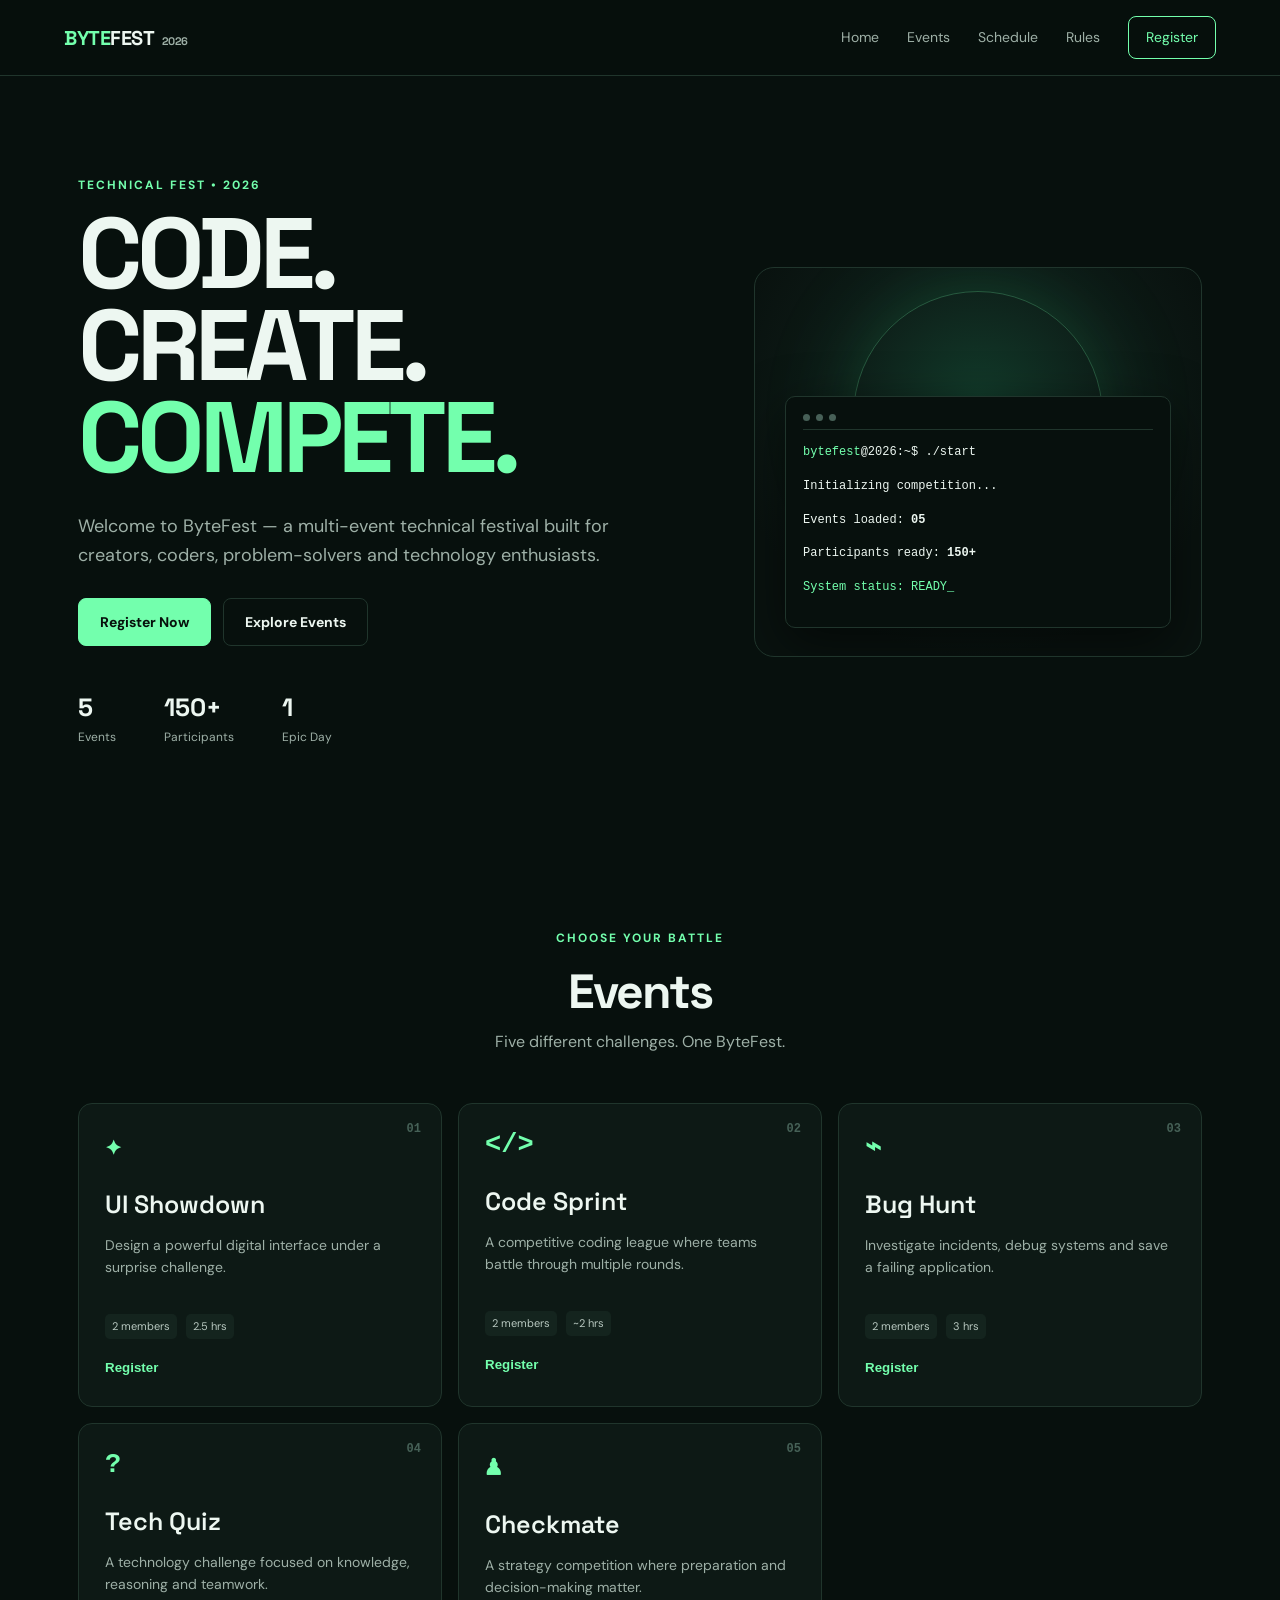
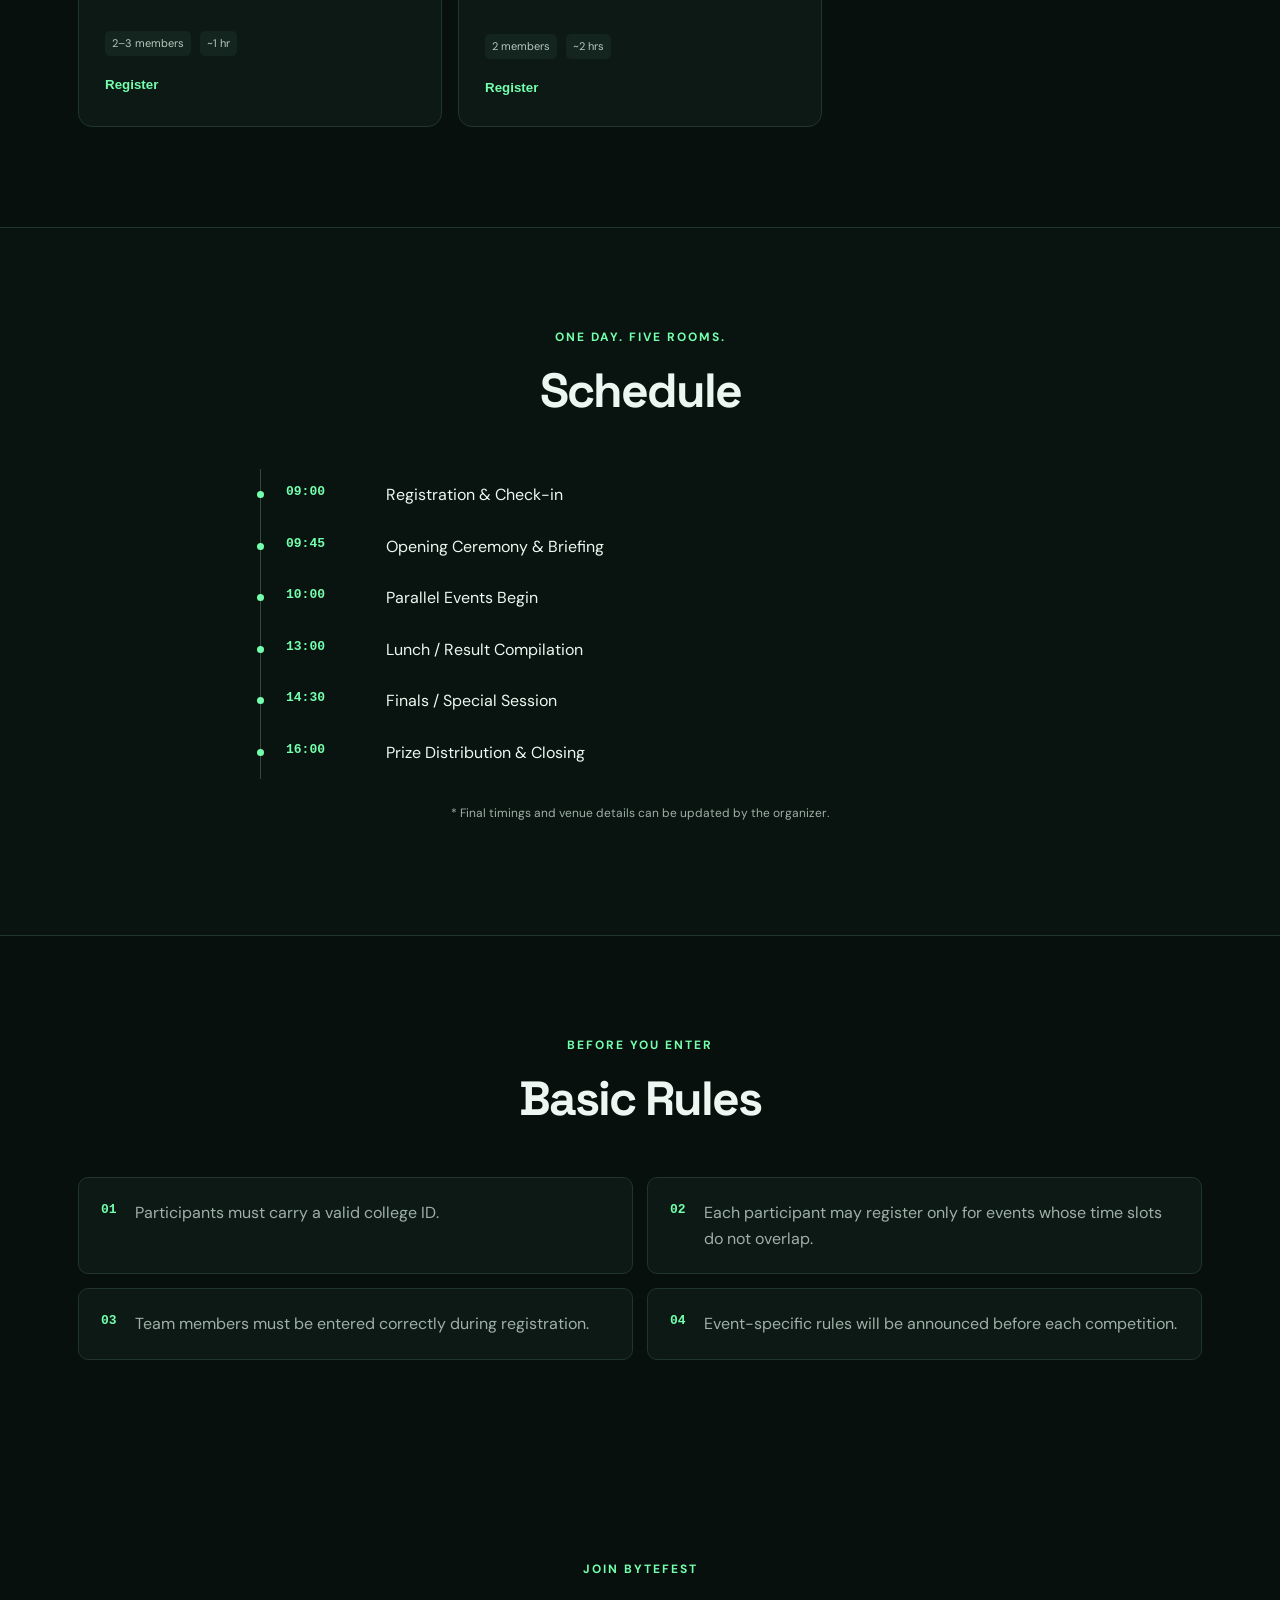
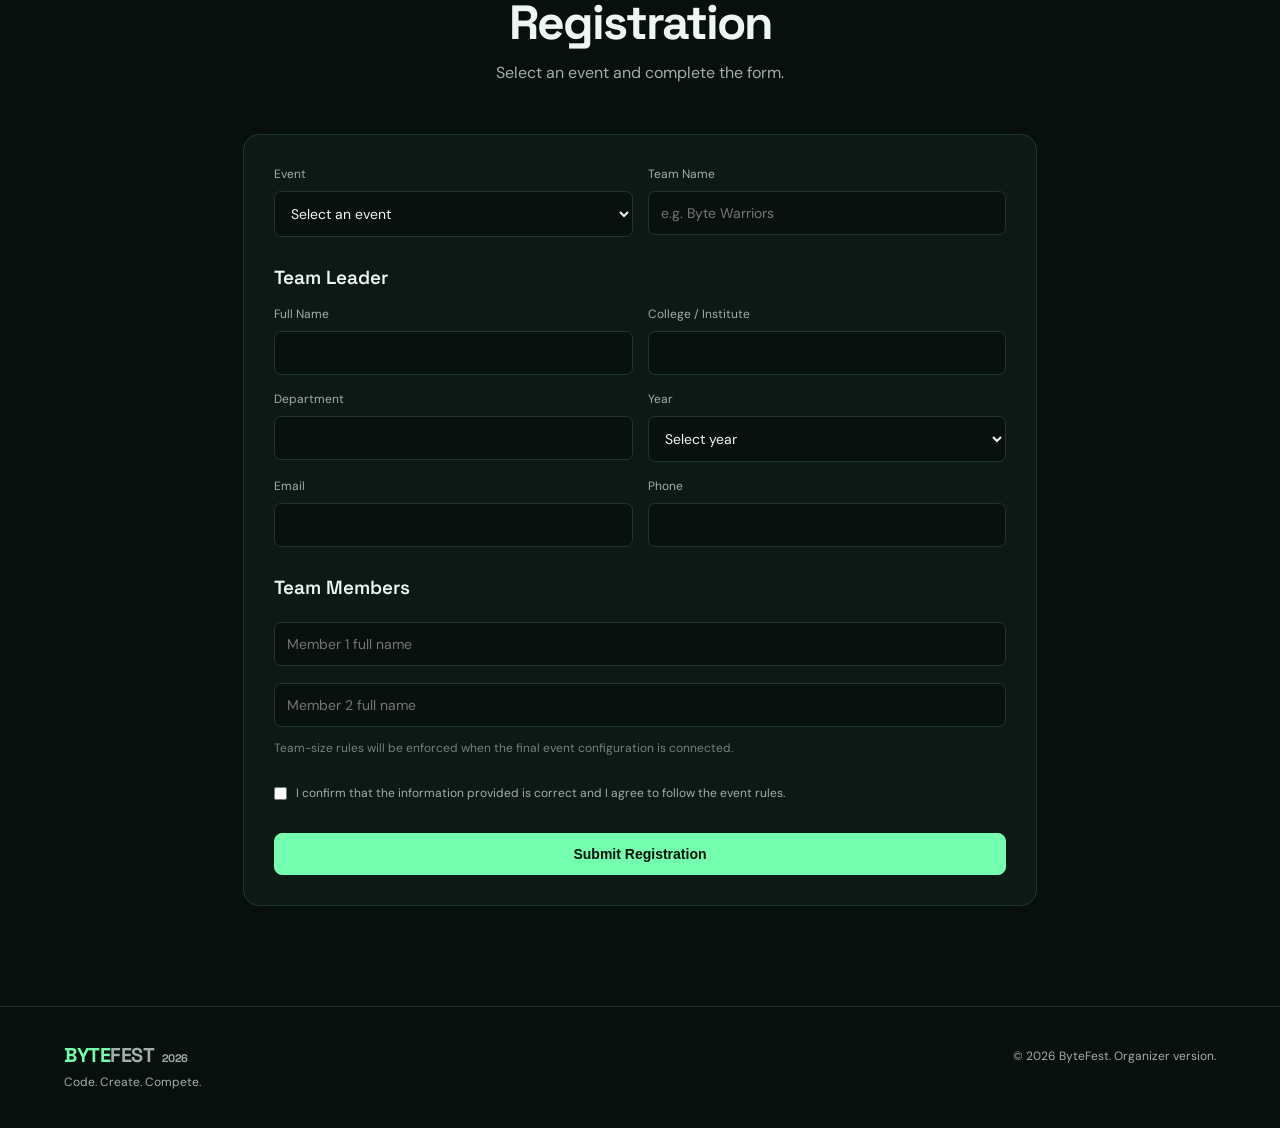
==== index.html @ f3204545 "Add files via upload" ====
<!DOCTYPE html>
<html lang="en">
<head>
  <meta charset="UTF-8">
  <meta name="viewport" content="width=device-width, initial-scale=1.0">
  <title>ByteFest 2026 | Registration</title>
  <link rel="stylesheet" href="style.css">
</head>
<body>
  <header class="navbar">
    <a class="brand" href="#home"><span>BYTE</span>FEST <small>2026</small></a>
    <nav>
      <a href="#home">Home</a>
      <a href="#events">Events</a>
      <a href="#schedule">Schedule</a>
      <a href="#rules">Rules</a>
      <a class="nav-btn" href="#register">Register</a>
    </nav>
  </header>

  <main>
    <section id="home" class="hero">
      <div class="hero-content">
        <p class="eyebrow">TECHNICAL FEST • 2026</p>
        <h1>CODE. CREATE.<br><span>COMPETE.</span></h1>
        <p class="hero-text">Welcome to ByteFest — a multi-event technical festival built for creators, coders, problem-solvers and technology enthusiasts.</p>
        <div class="hero-actions">
          <a class="btn primary" href="#register">Register Now</a>
          <a class="btn ghost" href="#events">Explore Events</a>
        </div>
        <div class="stats">
          <div><strong>5</strong><span>Events</span></div>
          <div><strong>150+</strong><span>Participants</span></div>
          <div><strong>1</strong><span>Epic Day</span></div>
        </div>
      </div>
      <div class="hero-card">
        <div class="orb"></div>
        <div class="terminal">
          <div class="terminal-top"><i></i><i></i><i></i></div>
          <p><span class="green">bytefest</span>@2026:~$ ./start</p>
          <p>Initializing competition...</p>
          <p>Events loaded: <b>05</b></p>
          <p>Participants ready: <b>150+</b></p>
          <p class="green">System status: READY_</p>
        </div>
      </div>
    </section>

    <section id="events" class="section">
      <div class="section-heading">
        <p class="eyebrow">CHOOSE YOUR BATTLE</p>
        <h2>Events</h2>
        <p>Five different challenges. One ByteFest.</p>
      </div>
      <div class="event-grid">
        <article class="event-card">
          <span class="event-number">01</span>
          <div class="event-icon">✦</div>
          <h3>UI Showdown</h3>
          <p>Design a powerful digital interface under a surprise challenge.</p>
          <div class="meta"><span>2 members</span><span>2.5 hrs</span></div>
          <button class="select-event" data-event="UI Showdown">Register</button>
        </article>
        <article class="event-card">
          <span class="event-number">02</span>
          <div class="event-icon">&lt;/&gt;</div>
          <h3>Code Sprint</h3>
          <p>A competitive coding league where teams battle through multiple rounds.</p>
          <div class="meta"><span>2 members</span><span>~2 hrs</span></div>
          <button class="select-event" data-event="Code Sprint">Register</button>
        </article>
        <article class="event-card">
          <span class="event-number">03</span>
          <div class="event-icon">⌁</div>
          <h3>Bug Hunt</h3>
          <p>Investigate incidents, debug systems and save a failing application.</p>
          <div class="meta"><span>2 members</span><span>3 hrs</span></div>
          <button class="select-event" data-event="Bug Hunt">Register</button>
        </article>
        <article class="event-card">
          <span class="event-number">04</span>
          <div class="event-icon">?</div>
          <h3>Tech Quiz</h3>
          <p>A technology challenge focused on knowledge, reasoning and teamwork.</p>
          <div class="meta"><span>2–3 members</span><span>~1 hr</span></div>
          <button class="select-event" data-event="Tech Quiz">Register</button>
        </article>
        <article class="event-card">
          <span class="event-number">05</span>
          <div class="event-icon">♟</div>
          <h3>Checkmate</h3>
          <p>A strategy competition where preparation and decision-making matter.</p>
          <div class="meta"><span>2 members</span><span>~2 hrs</span></div>
          <button class="select-event" data-event="Checkmate">Register</button>
        </article>
      </div>
    </section>

    <section id="schedule" class="section dark-section">
      <div class="section-heading">
        <p class="eyebrow">ONE DAY. FIVE ROOMS.</p>
        <h2>Schedule</h2>
      </div>
      <div class="timeline">
        <div><b>09:00</b><span>Registration & Check-in</span></div>
        <div><b>09:45</b><span>Opening Ceremony & Briefing</span></div>
        <div><b>10:00</b><span>Parallel Events Begin</span></div>
        <div><b>13:00</b><span>Lunch / Result Compilation</span></div>
        <div><b>14:30</b><span>Finals / Special Session</span></div>
        <div><b>16:00</b><span>Prize Distribution & Closing</span></div>
      </div>
      <p class="note">* Final timings and venue details can be updated by the organizer.</p>
    </section>

    <section id="rules" class="section">
      <div class="section-heading">
        <p class="eyebrow">BEFORE YOU ENTER</p>
        <h2>Basic Rules</h2>
      </div>
      <div class="rules-grid">
        <div><b>01</b><p>Participants must carry a valid college ID.</p></div>
        <div><b>02</b><p>Each participant may register only for events whose time slots do not overlap.</p></div>
        <div><b>03</b><p>Team members must be entered correctly during registration.</p></div>
        <div><b>04</b><p>Event-specific rules will be announced before each competition.</p></div>
      </div>
    </section>

    <section id="register" class="section register-section">
      <div class="section-heading">
        <p class="eyebrow">JOIN BYTEFEST</p>
        <h2>Registration</h2>
        <p>Select an event and complete the form.</p>
      </div>

      <form id="registrationForm" class="registration-form">
        <div class="form-row">
          <label>Event
            <select id="event" name="event" required>
              <option value="">Select an event</option>
              <option>UI Showdown</option>
              <option>Code Sprint</option>
              <option>Bug Hunt</option>
              <option>Tech Quiz</option>
              <option>Checkmate</option>
            </select>
          </label>
          <label>Team Name
            <input id="teamName" name="teamName" type="text" placeholder="e.g. Byte Warriors" required>
          </label>
        </div>

        <h3>Team Leader</h3>
        <div class="form-row">
          <label>Full Name<input name="leaderName" type="text" required></label>
          <label>College / Institute<input name="college" type="text" required></label>
        </div>
        <div class="form-row">
          <label>Department<input name="department" type="text" required></label>
          <label>Year
            <select name="year" required>
              <option value="">Select year</option><option>1st Year</option><option>2nd Year</option><option>3rd Year</option><option>4th Year</option><option>Other</option>
            </select>
          </label>
        </div>
        <div class="form-row">
          <label>Email<input name="email" type="email" required></label>
          <label>Phone<input name="phone" type="tel" required></label>
        </div>

        <h3>Team Members</h3>
        <div id="memberFields" class="members">
          <div class="member-row"><input name="member1" type="text" placeholder="Member 1 full name"></div>
          <div class="member-row"><input name="member2" type="text" placeholder="Member 2 full name"></div>
        </div>
        <p class="form-help">Team-size rules will be enforced when the final event configuration is connected.</p>

        <label class="check"><input type="checkbox" required> I confirm that the information provided is correct and I agree to follow the event rules.</label>
        <button class="btn primary submit-btn" type="submit">Submit Registration</button>
      </form>

      <div id="success" class="success-box hidden">
        <p class="eyebrow">REGISTRATION COMPLETE</p>
        <h3>You're in. 🎉</h3>
        <p>Your registration ID is:</p>
        <strong id="regId"></strong>
        <p class="small">This demo currently stores the registration in your browser. A database/admin dashboard can be connected in the next step.</p>
        <button id="newRegistration" class="btn ghost">Register Another Team</button>
      </div>
    </section>
  </main>

  <footer>
    <div><a class="brand" href="#home"><span>BYTE</span>FEST <small>2026</small></a><p>Code. Create. Compete.</p></div>
    <p>© 2026 ByteFest. Organizer version.</p>
  </footer>

  <script src="script.js"></script>
</body>
</html>
---- style.css ----
@import url('https://fonts.googleapis.com/css2?family=DM+Sans:wght@400;500;600;700&family=Space+Grotesk:wght@500;600;700&display=swap');

:root{--bg:#07100d;--panel:#0d1915;--panel2:#111f1a;--text:#edf7f1;--muted:#9eb0a7;--green:#73ffad;--green2:#27d980;--line:#20352c;--max:1180px}
*{box-sizing:border-box}html{scroll-behavior:smooth}body{margin:0;background:var(--bg);color:var(--text);font-family:"DM Sans",sans-serif;line-height:1.6}
a{text-decoration:none;color:inherit}.navbar{height:76px;display:flex;align-items:center;justify-content:space-between;padding:0 5%;border-bottom:1px solid var(--line);position:sticky;top:0;background:rgba(7,16,13,.9);backdrop-filter:blur(14px);z-index:20}.brand{font:700 20px "Space Grotesk";letter-spacing:-.5px}.brand span{color:var(--green)}.brand small{color:var(--muted);font-size:11px;margin-left:4px}nav{display:flex;gap:28px;align-items:center;font-size:14px;color:var(--muted)}nav a:hover{color:var(--green)}.nav-btn{border:1px solid var(--green);padding:9px 17px;border-radius:8px;color:var(--green)}
.hero{max-width:var(--max);margin:auto;min-height:650px;padding:100px 28px 80px;display:grid;grid-template-columns:1.15fr .85fr;gap:70px;align-items:center}.eyebrow{font-size:12px;letter-spacing:2px;color:var(--green);font-weight:700;margin:0 0 13px}.hero h1{font:700 clamp(55px,8vw,100px)/.92 "Space Grotesk";letter-spacing:-5px;margin:0}.hero h1 span{color:var(--green)}.hero-text{max-width:620px;color:var(--muted);font-size:18px;margin:28px 0}.hero-actions{display:flex;gap:12px;margin-bottom:45px}.btn{display:inline-block;border-radius:8px;padding:12px 21px;font-weight:700;font-size:14px;cursor:pointer}.primary{background:var(--green);color:#06100b;border:1px solid var(--green)}.primary:hover{background:#a0ffc7}.ghost{border:1px solid var(--line);background:transparent;color:var(--text)}.ghost:hover{border-color:var(--green);color:var(--green)}.stats{display:flex;gap:48px}.stats strong{display:block;font:700 25px "Space Grotesk"}.stats span{font-size:12px;color:var(--muted)}
.hero-card{height:390px;border:1px solid var(--line);border-radius:20px;background:radial-gradient(circle at 50% 35%,#123c2b 0,#0d1a16 45%,#09120f 75%);position:relative;overflow:hidden}.orb{width:250px;height:250px;border-radius:50%;position:absolute;left:50%;top:38%;transform:translate(-50%,-50%);border:1px solid rgba(115,255,173,.25);box-shadow:0 0 100px rgba(39,217,128,.15)}.terminal{position:absolute;left:30px;right:30px;bottom:28px;background:#07100d;border:1px solid var(--line);border-radius:10px;padding:17px;font:12px/1.8 monospace;box-shadow:0 15px 50px #0008}.terminal-top{display:flex;gap:6px;border-bottom:1px solid var(--line);padding-bottom:8px;margin-bottom:8px}.terminal-top i{width:7px;height:7px;border-radius:50%;background:#476057}.green{color:var(--green)}

.section{max-width:var(--max);margin:auto;padding:100px 28px}.dark-section{max-width:none;background:#09130f;border-top:1px solid var(--line);border-bottom:1px solid var(--line);padding-left:max(28px,calc((100% - 1124px)/2));padding-right:max(28px,calc((100% - 1124px)/2))}.section-heading{text-align:center;margin-bottom:48px}.section-heading h2{font:700 48px "Space Grotesk";margin:0 0 7px;letter-spacing:-2px}.section-heading>p:last-child{color:var(--muted);margin:0}.event-grid{display:grid;grid-template-columns:repeat(3,1fr);gap:16px}.event-card{background:var(--panel);border:1px solid var(--line);border-radius:14px;padding:26px;position:relative;min-height:285px;transition:.2s}.event-card:hover{transform:translateY(-4px);border-color:#3b614f}.event-number{position:absolute;right:20px;top:18px;color:#466157;font:600 12px monospace}.event-icon{font:700 27px monospace;color:var(--green);margin-bottom:25px}.event-card h3{font:600 25px "Space Grotesk";margin:0 0 9px}.event-card p{color:var(--muted);font-size:14px;min-height:65px}.meta{display:flex;gap:9px;margin:15px 0}.meta span{font-size:11px;color:#b8c8c0;background:#14241e;border-radius:5px;padding:4px 7px}.select-event{border:0;background:none;color:var(--green);font-weight:700;padding:0;cursor:pointer}
.timeline{max-width:760px;margin:auto;border-left:1px solid #2e4b3e}.timeline div{display:grid;grid-template-columns:100px 1fr;padding:13px 0 13px 25px;position:relative}.timeline div:before{content:"";width:7px;height:7px;border-radius:50%;background:var(--green);position:absolute;left:-4px;top:22px}.timeline b{color:var(--green);font-family:monospace}.timeline span{color:var(--text)}.note{color:var(--muted);font-size:12px;text-align:center;margin-top:25px}
.rules-grid{display:grid;grid-template-columns:repeat(2,1fr);gap:14px}.rules-grid div{display:flex;gap:18px;background:var(--panel);border:1px solid var(--line);padding:22px;border-radius:10px}.rules-grid b{color:var(--green);font-family:monospace}.rules-grid p{margin:0;color:var(--muted)}
.register-section{max-width:850px}.registration-form{background:var(--panel);border:1px solid var(--line);border-radius:16px;padding:30px}.registration-form h3{font:600 19px "Space Grotesk";margin:28px 0 15px}.form-row{display:grid;grid-template-columns:1fr 1fr;gap:15px;margin-bottom:15px}label{font-size:12px;color:var(--muted);display:block}input,select{display:block;width:100%;margin-top:7px;background:#08110e;border:1px solid var(--line);border-radius:7px;padding:12px;color:var(--text);outline:none;font:14px "DM Sans"}input:focus,select:focus{border-color:var(--green)}.members{display:grid;gap:10px}.form-help{font-size:12px;color:#71837a}.check{display:flex;align-items:flex-start;gap:9px;margin:25px 0}.check input{width:auto;margin:3px 0}.submit-btn{width:100%;margin-top:5px}.success-box{background:var(--panel);border:1px solid var(--green);border-radius:16px;padding:40px;text-align:center}.success-box h3{font:600 32px "Space Grotesk";margin:5px}.success-box strong{display:block;color:var(--green);font:700 28px monospace;margin:12px}.small{font-size:12px;color:var(--muted)}.hidden{display:none!important}
footer{border-top:1px solid var(--line);max-width:none;padding:35px 5%;display:flex;justify-content:space-between;color:var(--muted);font-size:12px}footer p{margin:5px 0}

@media(max-width:850px){nav a:not(.nav-btn){display:none}.hero{grid-template-columns:1fr;padding-top:65px}.hero-card{display:none}.event-grid{grid-template-columns:1fr 1fr}.form-row{grid-template-columns:1fr}.rules-grid{grid-template-columns:1fr}}
@media(max-width:560px){.event-grid{grid-template-columns:1fr}.stats{gap:25px}.hero h1{letter-spacing:-3px}.section{padding:70px 18px}.navbar{padding:0 18px}footer{display:block}}
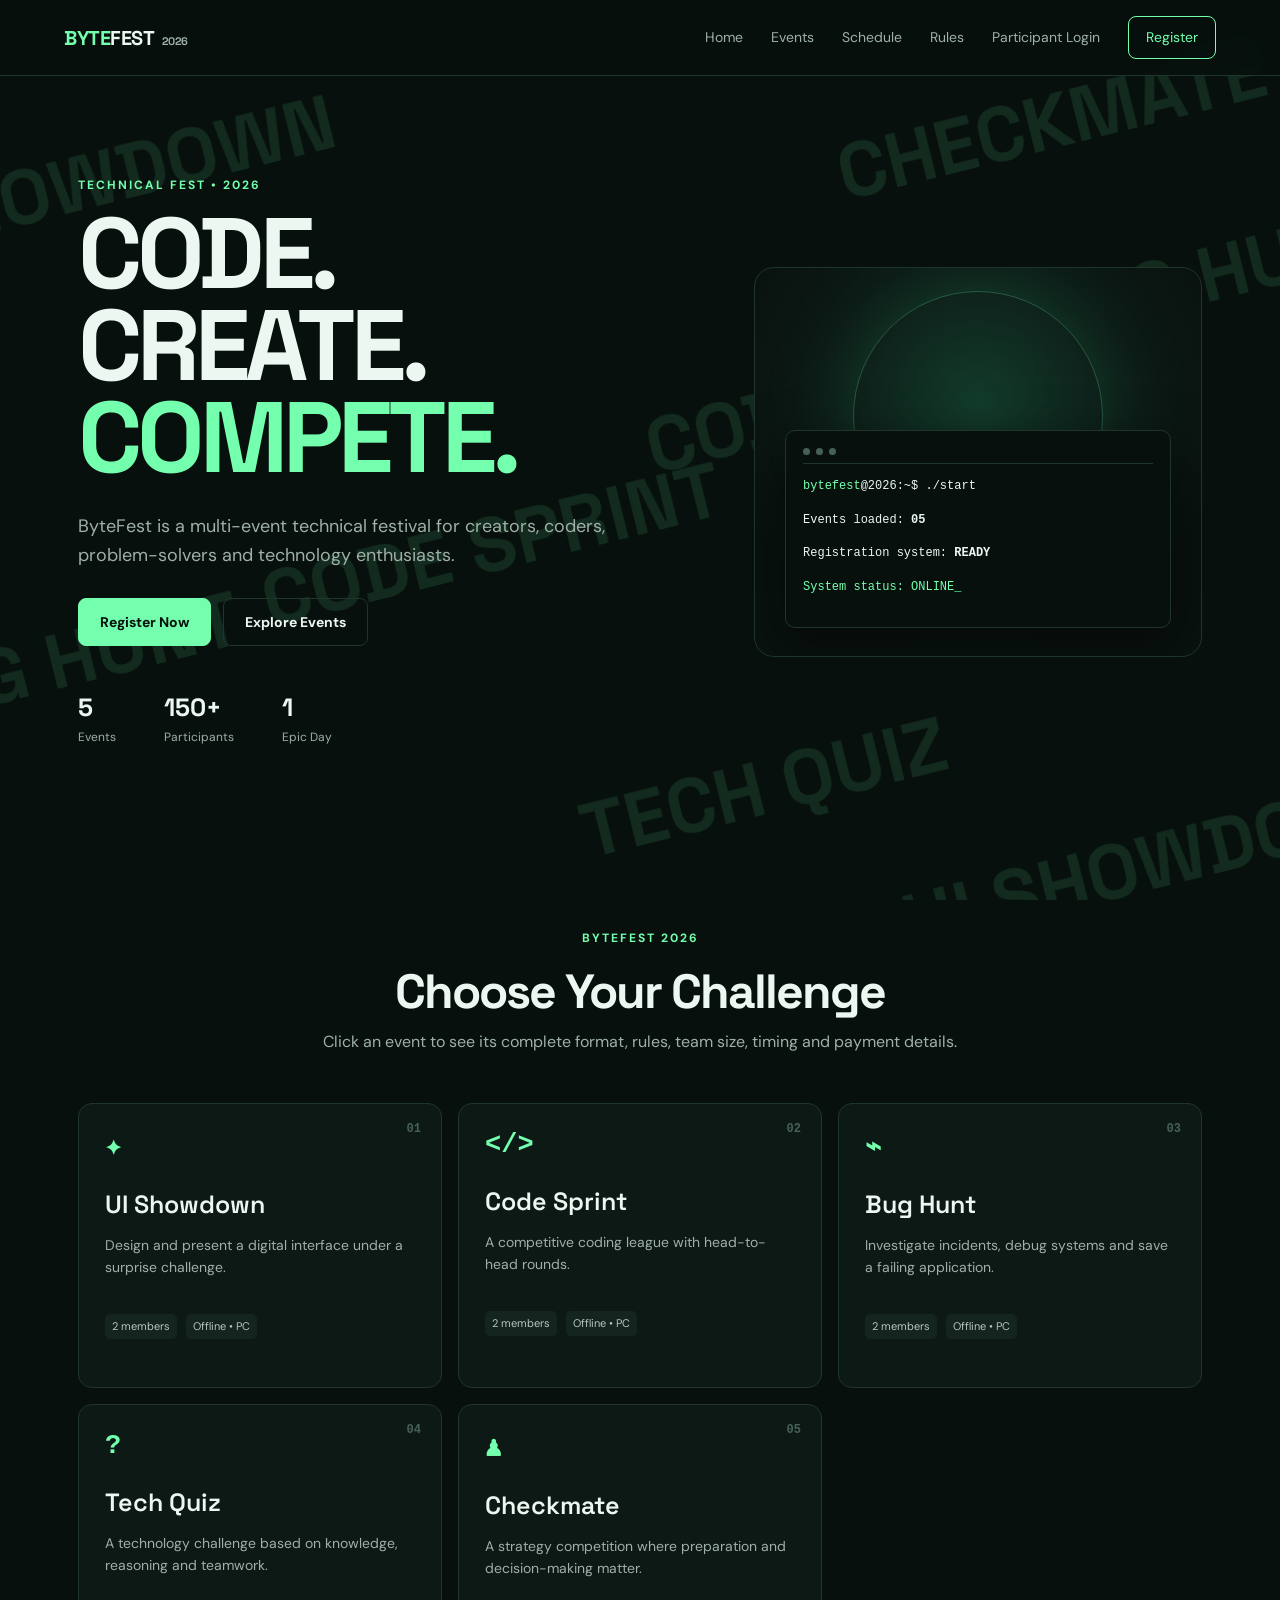
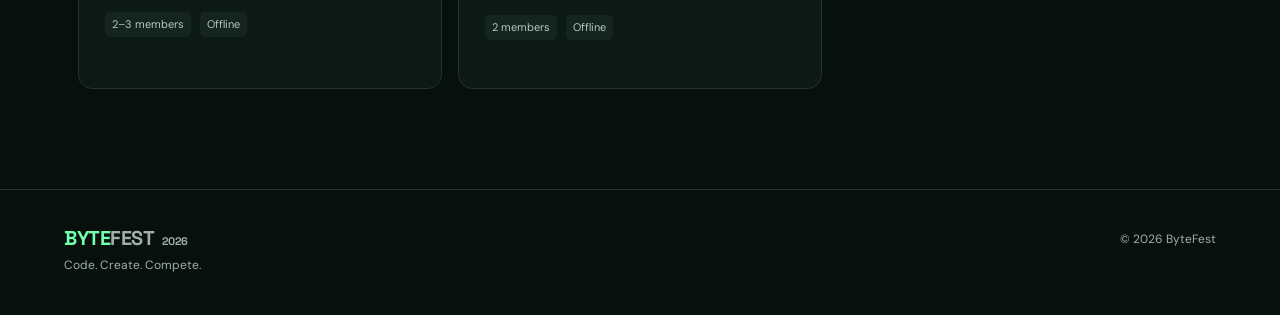
==== commit 9995bf82: "Add files via upload" ====
--- a/index.html
+++ b/index.html
@@ -1,200 +1,30 @@
 <!DOCTYPE html>
 <html lang="en">
 <head>
-  <meta charset="UTF-8">
-  <meta name="viewport" content="width=device-width, initial-scale=1.0">
-  <title>ByteFest 2026 | Registration</title>
-  <link rel="stylesheet" href="style.css">
+<meta charset="UTF-8"><meta name="viewport" content="width=device-width,initial-scale=1">
+<title>ByteFest 2026</title><link rel="stylesheet" href="style.css">
 </head>
 <body>
-  <header class="navbar">
-    <a class="brand" href="#home"><span>BYTE</span>FEST <small>2026</small></a>
-    <nav>
-      <a href="#home">Home</a>
-      <a href="#events">Events</a>
-      <a href="#schedule">Schedule</a>
-      <a href="#rules">Rules</a>
-      <a class="nav-btn" href="#register">Register</a>
-    </nav>
-  </header>
-
-  <main>
-    <section id="home" class="hero">
-      <div class="hero-content">
-        <p class="eyebrow">TECHNICAL FEST • 2026</p>
-        <h1>CODE. CREATE.<br><span>COMPETE.</span></h1>
-        <p class="hero-text">Welcome to ByteFest — a multi-event technical festival built for creators, coders, problem-solvers and technology enthusiasts.</p>
-        <div class="hero-actions">
-          <a class="btn primary" href="#register">Register Now</a>
-          <a class="btn ghost" href="#events">Explore Events</a>
-        </div>
-        <div class="stats">
-          <div><strong>5</strong><span>Events</span></div>
-          <div><strong>150+</strong><span>Participants</span></div>
-          <div><strong>1</strong><span>Epic Day</span></div>
-        </div>
-      </div>
-      <div class="hero-card">
-        <div class="orb"></div>
-        <div class="terminal">
-          <div class="terminal-top"><i></i><i></i><i></i></div>
-          <p><span class="green">bytefest</span>@2026:~$ ./start</p>
-          <p>Initializing competition...</p>
-          <p>Events loaded: <b>05</b></p>
-          <p>Participants ready: <b>150+</b></p>
-          <p class="green">System status: READY_</p>
-        </div>
-      </div>
-    </section>
-
-    <section id="events" class="section">
-      <div class="section-heading">
-        <p class="eyebrow">CHOOSE YOUR BATTLE</p>
-        <h2>Events</h2>
-        <p>Five different challenges. One ByteFest.</p>
-      </div>
-      <div class="event-grid">
-        <article class="event-card">
-          <span class="event-number">01</span>
-          <div class="event-icon">✦</div>
-          <h3>UI Showdown</h3>
-          <p>Design a powerful digital interface under a surprise challenge.</p>
-          <div class="meta"><span>2 members</span><span>2.5 hrs</span></div>
-          <button class="select-event" data-event="UI Showdown">Register</button>
-        </article>
-        <article class="event-card">
-          <span class="event-number">02</span>
-          <div class="event-icon">&lt;/&gt;</div>
-          <h3>Code Sprint</h3>
-          <p>A competitive coding league where teams battle through multiple rounds.</p>
-          <div class="meta"><span>2 members</span><span>~2 hrs</span></div>
-          <button class="select-event" data-event="Code Sprint">Register</button>
-        </article>
-        <article class="event-card">
-          <span class="event-number">03</span>
-          <div class="event-icon">⌁</div>
-          <h3>Bug Hunt</h3>
-          <p>Investigate incidents, debug systems and save a failing application.</p>
-          <div class="meta"><span>2 members</span><span>3 hrs</span></div>
-          <button class="select-event" data-event="Bug Hunt">Register</button>
-        </article>
-        <article class="event-card">
-          <span class="event-number">04</span>
-          <div class="event-icon">?</div>
-          <h3>Tech Quiz</h3>
-          <p>A technology challenge focused on knowledge, reasoning and teamwork.</p>
-          <div class="meta"><span>2–3 members</span><span>~1 hr</span></div>
-          <button class="select-event" data-event="Tech Quiz">Register</button>
-        </article>
-        <article class="event-card">
-          <span class="event-number">05</span>
-          <div class="event-icon">♟</div>
-          <h3>Checkmate</h3>
-          <p>A strategy competition where preparation and decision-making matter.</p>
-          <div class="meta"><span>2 members</span><span>~2 hrs</span></div>
-          <button class="select-event" data-event="Checkmate">Register</button>
-        </article>
-      </div>
-    </section>
-
-    <section id="schedule" class="section dark-section">
-      <div class="section-heading">
-        <p class="eyebrow">ONE DAY. FIVE ROOMS.</p>
-        <h2>Schedule</h2>
-      </div>
-      <div class="timeline">
-        <div><b>09:00</b><span>Registration & Check-in</span></div>
-        <div><b>09:45</b><span>Opening Ceremony & Briefing</span></div>
-        <div><b>10:00</b><span>Parallel Events Begin</span></div>
-        <div><b>13:00</b><span>Lunch / Result Compilation</span></div>
-        <div><b>14:30</b><span>Finals / Special Session</span></div>
-        <div><b>16:00</b><span>Prize Distribution & Closing</span></div>
-      </div>
-      <p class="note">* Final timings and venue details can be updated by the organizer.</p>
-    </section>
-
-    <section id="rules" class="section">
-      <div class="section-heading">
-        <p class="eyebrow">BEFORE YOU ENTER</p>
-        <h2>Basic Rules</h2>
-      </div>
-      <div class="rules-grid">
-        <div><b>01</b><p>Participants must carry a valid college ID.</p></div>
-        <div><b>02</b><p>Each participant may register only for events whose time slots do not overlap.</p></div>
-        <div><b>03</b><p>Team members must be entered correctly during registration.</p></div>
-        <div><b>04</b><p>Event-specific rules will be announced before each competition.</p></div>
-      </div>
-    </section>
-
-    <section id="register" class="section register-section">
-      <div class="section-heading">
-        <p class="eyebrow">JOIN BYTEFEST</p>
-        <h2>Registration</h2>
-        <p>Select an event and complete the form.</p>
-      </div>
-
-      <form id="registrationForm" class="registration-form">
-        <div class="form-row">
-          <label>Event
-            <select id="event" name="event" required>
-              <option value="">Select an event</option>
-              <option>UI Showdown</option>
-              <option>Code Sprint</option>
-              <option>Bug Hunt</option>
-              <option>Tech Quiz</option>
-              <option>Checkmate</option>
-            </select>
-          </label>
-          <label>Team Name
-            <input id="teamName" name="teamName" type="text" placeholder="e.g. Byte Warriors" required>
-          </label>
-        </div>
-
-        <h3>Team Leader</h3>
-        <div class="form-row">
-          <label>Full Name<input name="leaderName" type="text" required></label>
-          <label>College / Institute<input name="college" type="text" required></label>
-        </div>
-        <div class="form-row">
-          <label>Department<input name="department" type="text" required></label>
-          <label>Year
-            <select name="year" required>
-              <option value="">Select year</option><option>1st Year</option><option>2nd Year</option><option>3rd Year</option><option>4th Year</option><option>Other</option>
-            </select>
-          </label>
-        </div>
-        <div class="form-row">
-          <label>Email<input name="email" type="email" required></label>
-          <label>Phone<input name="phone" type="tel" required></label>
-        </div>
-
-        <h3>Team Members</h3>
-        <div id="memberFields" class="members">
-          <div class="member-row"><input name="member1" type="text" placeholder="Member 1 full name"></div>
-          <div class="member-row"><input name="member2" type="text" placeholder="Member 2 full name"></div>
-        </div>
-        <p class="form-help">Team-size rules will be enforced when the final event configuration is connected.</p>
-
-        <label class="check"><input type="checkbox" required> I confirm that the information provided is correct and I agree to follow the event rules.</label>
-        <button class="btn primary submit-btn" type="submit">Submit Registration</button>
-      </form>
-
-      <div id="success" class="success-box hidden">
-        <p class="eyebrow">REGISTRATION COMPLETE</p>
-        <h3>You're in. 🎉</h3>
-        <p>Your registration ID is:</p>
-        <strong id="regId"></strong>
-        <p class="small">This demo currently stores the registration in your browser. A database/admin dashboard can be connected in the next step.</p>
-        <button id="newRegistration" class="btn ghost">Register Another Team</button>
-      </div>
-    </section>
-  </main>
-
-  <footer>
-    <div><a class="brand" href="#home"><span>BYTE</span>FEST <small>2026</small></a><p>Code. Create. Compete.</p></div>
-    <p>© 2026 ByteFest. Organizer version.</p>
-  </footer>
-
-  <script src="script.js"></script>
-</body>
-</html>
+<div class="floating-events" aria-hidden="true">
+  <span>UI SHOWDOWN</span><span>CODE SPRINT</span><span>BUG HUNT</span><span>TECH QUIZ</span><span>CHECKMATE</span>
+  <span>CODE SPRINT</span><span>BUG HUNT</span><span>UI SHOWDOWN</span>
+</div>
+<header class="navbar"><a class="brand" href="index.html"><span>BYTE</span>FEST <small>2026</small></a>
+<nav><a href="index.html">Home</a><a href="events.html">Events</a><a href="schedule.html">Schedule</a><a href="rules.html">Rules</a><a href="login.html">Participant Login</a><a class="nav-btn" href="register.html">Register</a></nav></header>
+<main>
+<section class="hero"><div>
+<p class="eyebrow">TECHNICAL FEST • 2026</p><h1>CODE. CREATE.<br><span>COMPETE.</span></h1>
+<p class="hero-text">ByteFest is a multi-event technical festival for creators, coders, problem-solvers and technology enthusiasts.</p>
+<div class="hero-actions"><a class="btn primary" href="register.html">Register Now</a><a class="btn ghost" href="events.html">Explore Events</a></div>
+<div class="stats"><div><strong>5</strong><span>Events</span></div><div><strong>150+</strong><span>Participants</span></div><div><strong>1</strong><span>Epic Day</span></div></div>
+</div><div class="hero-card"><div class="orb"></div><div class="terminal"><div class="terminal-top"><i></i><i></i><i></i></div><p><span class="green">bytefest</span>@2026:~$ ./start</p><p>Events loaded: <b>05</b></p><p>Registration system: <b>READY</b></p><p class="green">System status: ONLINE_</p></div></div></section>
+<section class="section"><div class="section-heading"><p class="eyebrow">BYTEFEST 2026</p><h2>Choose Your Challenge</h2><p>Click an event to see its complete format, rules, team size, timing and payment details.</p></div>
+<div class="event-grid">
+<a class="event-card" href="event.html?event=ui"><span class="event-number">01</span><div class="event-icon">✦</div><h3>UI Showdown</h3><p>Design and present a digital interface under a surprise challenge.</p><div class="meta"><span>2 members</span><span>Offline • PC</span></div></a>
+<a class="event-card" href="event.html?event=code"><span class="event-number">02</span><div class="event-icon">&lt;/&gt;</div><h3>Code Sprint</h3><p>A competitive coding league with head-to-head rounds.</p><div class="meta"><span>2 members</span><span>Offline • PC</span></div></a>
+<a class="event-card" href="event.html?event=bug"><span class="event-number">03</span><div class="event-icon">⌁</div><h3>Bug Hunt</h3><p>Investigate incidents, debug systems and save a failing application.</p><div class="meta"><span>2 members</span><span>Offline • PC</span></div></a>
+<a class="event-card" href="event.html?event=quiz"><span class="event-number">04</span><div class="event-icon">?</div><h3>Tech Quiz</h3><p>A technology challenge based on knowledge, reasoning and teamwork.</p><div class="meta"><span>2–3 members</span><span>Offline</span></div></a>
+<a class="event-card" href="event.html?event=checkmate"><span class="event-number">05</span><div class="event-icon">♟</div><h3>Checkmate</h3><p>A strategy competition where preparation and decision-making matter.</p><div class="meta"><span>2 members</span><span>Offline</span></div></a>
+</div></section>
+</main><footer><div><a class="brand" href="index.html"><span>BYTE</span>FEST <small>2026</small></a><p>Code. Create. Compete.</p></div><p>© 2026 ByteFest</p></footer>
+</body></html>
--- a/style.css
+++ b/style.css
@@ -14,3 +14,7 @@
 
 @media(max-width:850px){nav a:not(.nav-btn){display:none}.hero{grid-template-columns:1fr;padding-top:65px}.hero-card{display:none}.event-grid{grid-template-columns:1fr 1fr}.form-row{grid-template-columns:1fr}.rules-grid{grid-template-columns:1fr}}
 @media(max-width:560px){.event-grid{grid-template-columns:1fr}.stats{gap:25px}.hero h1{letter-spacing:-3px}.section{padding:70px 18px}.navbar{padding:0 18px}footer{display:block}}
+
+.floating-events{position:fixed;inset:0;overflow:hidden;pointer-events:none;z-index:-1;opacity:.11;perspective:800px}.floating-events span{position:absolute;white-space:nowrap;color:var(--green);font:700 clamp(35px,6vw,90px) "Space Grotesk";transform:rotate(-14deg) translateZ(0);animation:float 18s linear infinite}.floating-events span:nth-child(1){top:15%;left:-15%;animation-duration:21s}.floating-events span:nth-child(2){top:38%;left:50%;animation-duration:25s}.floating-events span:nth-child(3){top:68%;left:-10%;animation-duration:23s}.floating-events span:nth-child(4){top:82%;left:45%;animation-duration:20s}.floating-events span:nth-child(5){top:8%;left:65%;animation-duration:27s}.floating-events span:nth-child(6){top:55%;left:20%;animation-duration:29s}.floating-events span:nth-child(7){top:25%;left:80%;animation-duration:24s}.floating-events span:nth-child(8){top:90%;left:70%;animation-duration:26s}@keyframes float{0%{transform:translate3d(-20vw,10vh,-80px) rotate(-14deg) scale(.8)}50%{transform:translate3d(20vw,-8vh,60px) rotate(8deg) scale(1.1)}100%{transform:translate3d(80vw,-18vh,-40px) rotate(-14deg) scale(.9)}}
+.detail-page h1{font:700 clamp(45px,7vw,82px)/1 "Space Grotesk";margin:0 0 20px}.lead{max-width:800px;color:var(--muted);font-size:18px}.facts{display:grid;grid-template-columns:repeat(4,1fr);gap:12px;margin:40px 0}.facts div,.payment-detail,.profile-card{background:var(--panel);border:1px solid var(--line);border-radius:12px;padding:20px}.facts b,.facts span{display:block}.facts b{font-size:11px;color:var(--green);text-transform:uppercase;letter-spacing:1px}.facts span{margin-top:6px;color:var(--muted);font-size:13px}.detail-grid{display:grid;grid-template-columns:1fr 1fr;gap:20px;margin:30px 0}.detail-grid section{background:var(--panel);border:1px solid var(--line);border-radius:12px;padding:25px}.detail-grid h2{font:600 24px "Space Grotesk"}.round-list,.plain-list{padding:0;list-style:none}.round-list li{display:flex;gap:15px;padding:12px 0;border-bottom:1px solid var(--line);color:var(--muted)}.round-list b{color:var(--green)}.plain-list li{padding:9px 0;color:var(--muted);border-bottom:1px solid var(--line)}.payment-detail{margin-bottom:25px}.payment-box{display:flex;gap:15px;align-items:center;padding:15px;background:#0a1511;border:1px dashed #355646;border-radius:8px}.payment-box strong{font:700 22px "Space Grotesk";color:var(--green)}.payment-box span{font-size:12px;color:var(--muted)}.narrow{max-width:650px}.profile-card h2{font:600 30px "Space Grotesk"}.id-badge{display:inline-block;color:var(--green);border:1px solid var(--green);padding:5px 10px;border-radius:5px;font:700 13px monospace}.error{color:#ff8c8c}.admin-tools{display:flex;gap:10px;margin-bottom:20px}.admin-tools select{max-width:220px;margin:0}.table-wrap{overflow:auto;border:1px solid var(--line);border-radius:10px}.table-wrap table{width:100%;border-collapse:collapse;min-width:1000px;background:var(--panel);font-size:12px}.table-wrap th,.table-wrap td{padding:12px;border-bottom:1px solid var(--line);text-align:left}.table-wrap th{color:var(--green);font-size:11px;text-transform:uppercase}.table-wrap td{color:var(--muted)}
+@media(max-width:800px){.facts,.detail-grid{grid-template-columns:1fr 1fr}}@media(max-width:550px){.facts,.detail-grid{grid-template-columns:1fr}.admin-tools{flex-wrap:wrap}}
